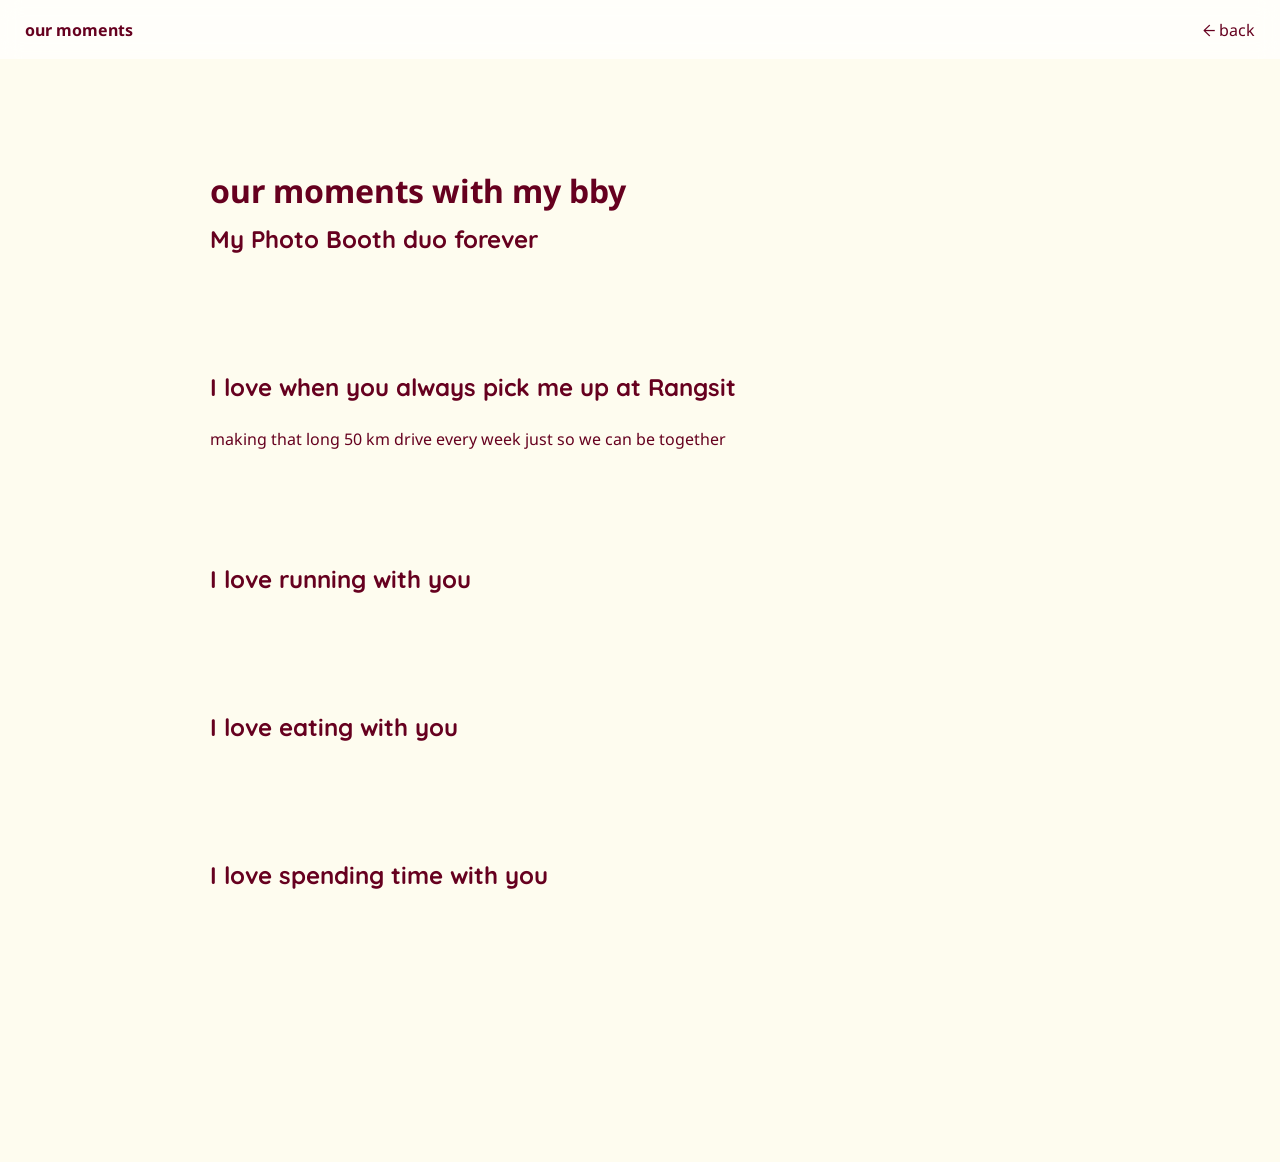
==== reason.html @ efe3869a "first commit" ====
<!DOCTYPE html>
<html lang="en">
<head>
  <meta charset="UTF-8" />
  <meta name="viewport" content="width=device-width, initial-scale=1.0" />
  <title>Our Moments</title>

  <link rel="preconnect" href="https://fonts.googleapis.com">
  <link rel="preconnect" href="https://fonts.gstatic.com" crossorigin>
  <link href="https://fonts.googleapis.com/css2?family=DM+Sans:wght@400;500;700&family=Noto+Sans+Thai+Looped:wght@300;400;700&family=Quicksand:wght@400;600;700&display=swap" rel="stylesheet">

  <link rel="stylesheet" href="style.css" />
</head>
<body class="page-detail">

  <header class="topbar fade-up">
    <div class="logo">our moments</div>
    <a href="bf.html" class="back-link">← back</a>
  </header>

  <div class="container fade-up">
    <h1>our moments with my bby</h1>

    <section class="topic">
      <h2>My Photo Booth duo forever</h2>
      <div class="scroll-gallery">
        <img src="img/booth1.jpg" alt="">
        <img src="img/booth2.jpg" alt="">
        <img src="img/booth3.jpg" alt="">
        <img src="img/booth4.jpg" alt="">
        <img src="img/booth5.jpg" alt="">
      </div>
    </section>

    <section class="topic">
      <h2>I love when you always pick me up at Rangsit</h2>
      <p>making that long 50 km drive every week just so we can be together</p>
      <div class="scroll-gallery">
        <img src="img/drive1.jpg" alt="">
        <img src="img/drive2.jpg" alt="">
        <img src="img/drive3.jpg" alt="">
        <img src="img/drive4.jpg" alt="">
        <img src="img/drive5.jpg" alt="">
      </div>
    </section>

    <section class="topic">
      <h2>I love running with you</h2>
      <div class="scroll-gallery">
        <img src="img/run1.jpg" alt="">
        <img src="img/run2.jpg" alt="">
        <img src="img/run3.jpg" alt="">
        <img src="img/run4.jpg" alt="">
        <img src="img/run5.jpg" alt="">
      </div>
    </section>

    <section class="topic">
      <h2>I love eating with you</h2>
      <div class="scroll-gallery">
        <img src="img/eat1.jpg" alt="">
        <img src="img/eat2.jpg" alt="">
        <img src="img/eat3.jpg" alt="">
        <img src="img/eat4.jpg" alt="">
        <img src="img/eat5.jpg" alt="">
      </div>
    </section>

    <section class="topic">
      <h2>I love spending time with you</h2>
      <div class="scroll-gallery">
        <img src="img/spend1.jpg" alt="">
        <img src="img/spend2.jpg" alt="">
        <img src="img/spend3.jpg" alt="">
        <img src="img/spend4.jpg" alt="">
        <img src="img/spend5.jpg" alt="">
        <img src="img/spend6.jpg" alt="">
        <img src="img/spend7.jpg" alt="">
      </div>
    </section>
  </div>

  <script src="script.js"></script>
</body>
</html>
---- style.css ----
*{margin:0;padding:0;box-sizing:border-box;}
html,body{scroll-behavior:smooth;font-family:"Noto Sans Thai Looped","DM Sans","Quicksand",sans-serif;color:#66001F;background:#FEFCEF;line-height:1.8}

/* NAV */
.topbar{position:fixed;top:0;width:100%;display:flex;justify-content:space-between;align-items:center;padding:15px 25px;background:rgba(255,255,255,0.7);backdrop-filter:blur(10px);z-index:100}
.logo{font-weight:700;}
.nav{display:flex;gap:25px;}
.nav a{color:#66001F;text-decoration:none;font-weight:500;}
.nav a:hover{text-decoration:underline;}
.menu-toggle{display:none;font-size:1.8rem;cursor:pointer;}

/* HERO */
.hero{min-height:100vh;display:flex;align-items:center;justify-content:center;text-align:center;padding:120px 20px;}
.hero h1{font-family:"Quicksand";font-size:2.3rem;margin-bottom:25px;}
.karaoke{font-size:1.1rem;}

/* SLIDESHOW */
.photo-section{text-align:center;padding:120px 20px;}
.photo-section h2{font-family:"Quicksand";font-size:1.9rem;margin-bottom:30px;}
.slideshow-container{max-width:900px;margin:auto;position:relative;}
.slide{display:none;}
.slide img{width:100%;}

/* VIDEO */
.video-section{text-align:center;padding:120px 20px;}
.video-box{width:100%;}

/* FINAL */
.final-section{text-align:center;padding:120px 20px;}
.final-message{font-size:1.2rem;margin-bottom:40px;}
.soft-btn{background:#66001F;color:#fff;padding:12px 30px;border-radius:40px;text-decoration:none;transition:.3s;}
.soft-btn:hover{background:#8a2b48;}

/* ENVELOPE POPUP */
.envelope-container{position:fixed;top:0;left:0;width:100%;height:100vh;background:#FEFCEF;display:flex;align-items:center;justify-content:center;z-index:1000;transition:opacity 1s;}
.envelope{width:300px;height:200px;position:relative;background:#66001F;cursor:pointer;}
.envelope-flap{position:absolute;top:0;left:0;width:0;height:0;border-left:150px solid transparent;border-right:150px solid transparent;border-bottom:100px solid #8A2B48;transition:.8s;}
.envelope-letter{position:absolute;bottom:0;left:0;width:100%;height:0;background:#fff;color:#66001F;overflow:hidden;display:flex;flex-direction:column;align-items:center;justify-content:center;text-align:center;padding:20px;transition:height 1s;}
.envelope.open .envelope-flap{transform:rotateX(180deg);transform-origin:top;}
.envelope.open .envelope-letter{height:100%;}
.envelope.close .envelope-flap{transform:rotateX(0);}
.envelope.close .envelope-letter{height:0;}

/* ANIMATION */
.fade-up{opacity:0;transform:translateY(30px);transition:all .5s ease-out;}
.fade-up.show{opacity:1;transform:translateY(0);}
@keyframes fadeIn{from{opacity:0;}to{opacity:1;}}

/* RESPONSIVE */
@media(max-width:768px){
  .nav{display:none;flex-direction:column;gap:10px;position:absolute;top:60px;width:100%;background:#FEFCEF;padding:15px 0;}
  .nav.show{display:flex;}
  .menu-toggle{display:block;}
  .hero h1{font-size:1.8rem;}
}
/* 100 REASONS */
.page-100 .container{max-width:900px;margin:140px auto;padding:0 20px;}
.page-100 h1{text-align:center;font-family:"Quicksand";margin-bottom:40px;}
.page-100 ol{line-height:1.9;font-size:1.05rem;}
.nav-btns{text-align:center;margin-top:30px;}
.back-link{color:#66001F;text-decoration:none;}

/* OUR MOMENTS PAGE */
.page-detail .container{max-width:900px;margin:140px auto;padding:20px;}
.topic{margin-bottom:80px;}
.topic h2{font-family:"Quicksand";margin-bottom:15px;font-size:1.5rem;}
.topic p{margin-bottom:15px;}
.scroll-gallery{display:flex;overflow-x:auto;gap:15px;scroll-snap-type:x mandatory;padding-bottom:10px;}
.scroll-gallery img{width:250px;height:auto;scroll-snap-align:start;flex-shrink:0;}
.scroll-gallery::-webkit-scrollbar{height:6px;}
.scroll-gallery::-webkit-scrollbar-thumb{background:#66001F;border-radius:3px;}
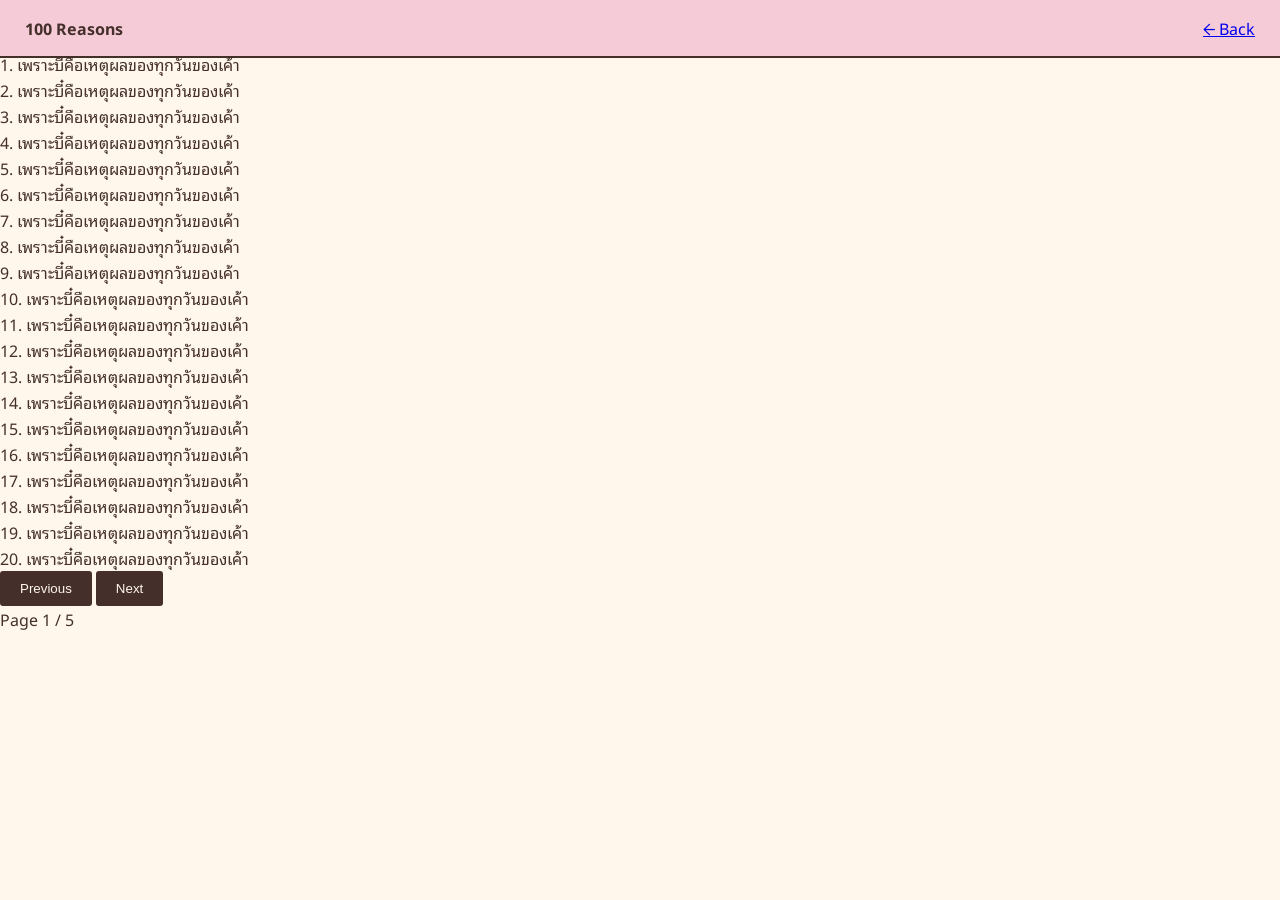
==== commit 8b5788a3: "change color" ====
--- a/reason.html
+++ b/reason.html
@@ -1,9 +1,9 @@
 <!DOCTYPE html>
-<html lang="en">
+<html lang="th">
 <head>
   <meta charset="UTF-8" />
   <meta name="viewport" content="width=device-width, initial-scale=1.0" />
-  <title>Our Moments</title>
+  <title>100 เหตุผลที่เค้ารักบี๋</title>
 
   <link rel="preconnect" href="https://fonts.googleapis.com">
   <link rel="preconnect" href="https://fonts.gstatic.com" crossorigin>
@@ -11,73 +11,22 @@
 
   <link rel="stylesheet" href="style.css" />
 </head>
-<body class="page-detail">
+<body class="page-100">
 
   <header class="topbar fade-up">
-    <div class="logo">our moments</div>
-    <a href="bf.html" class="back-link">← back</a>
+    <div class="logo">100 Reasons</div>
+    <a href="index.html" class="back-link">← Back</a>
   </header>
 
   <div class="container fade-up">
-    <h1>our moments with my bby</h1>
+    <h1>100 Reasons Why I Love You</h1>
+    <ol id="reasonList" class="fade-up"></ol>
 
-    <section class="topic">
-      <h2>My Photo Booth duo forever</h2>
-      <div class="scroll-gallery">
-        <img src="img/booth1.jpg" alt="">
-        <img src="img/booth2.jpg" alt="">
-        <img src="img/booth3.jpg" alt="">
-        <img src="img/booth4.jpg" alt="">
-        <img src="img/booth5.jpg" alt="">
-      </div>
-    </section>
-
-    <section class="topic">
-      <h2>I love when you always pick me up at Rangsit</h2>
-      <p>making that long 50 km drive every week just so we can be together</p>
-      <div class="scroll-gallery">
-        <img src="img/drive1.jpg" alt="">
-        <img src="img/drive2.jpg" alt="">
-        <img src="img/drive3.jpg" alt="">
-        <img src="img/drive4.jpg" alt="">
-        <img src="img/drive5.jpg" alt="">
-      </div>
-    </section>
-
-    <section class="topic">
-      <h2>I love running with you</h2>
-      <div class="scroll-gallery">
-        <img src="img/run1.jpg" alt="">
-        <img src="img/run2.jpg" alt="">
-        <img src="img/run3.jpg" alt="">
-        <img src="img/run4.jpg" alt="">
-        <img src="img/run5.jpg" alt="">
-      </div>
-    </section>
-
-    <section class="topic">
-      <h2>I love eating with you</h2>
-      <div class="scroll-gallery">
-        <img src="img/eat1.jpg" alt="">
-        <img src="img/eat2.jpg" alt="">
-        <img src="img/eat3.jpg" alt="">
-        <img src="img/eat4.jpg" alt="">
-        <img src="img/eat5.jpg" alt="">
-      </div>
-    </section>
-
-    <section class="topic">
-      <h2>I love spending time with you</h2>
-      <div class="scroll-gallery">
-        <img src="img/spend1.jpg" alt="">
-        <img src="img/spend2.jpg" alt="">
-        <img src="img/spend3.jpg" alt="">
-        <img src="img/spend4.jpg" alt="">
-        <img src="img/spend5.jpg" alt="">
-        <img src="img/spend6.jpg" alt="">
-        <img src="img/spend7.jpg" alt="">
-      </div>
-    </section>
+    <div class="nav-btns fade-up">
+      <button class="soft-btn" id="prevBtn">Previous</button>
+      <button class="soft-btn" id="nextBtn">Next</button>
+    </div>
+    <div class="page-info" id="pageInfo">Page 1 / 5</div>
   </div>
 
   <script src="script.js"></script>
--- a/style.css
+++ b/style.css
@@ -1,71 +1,117 @@
-*{margin:0;padding:0;box-sizing:border-box;}
-html,body{scroll-behavior:smooth;font-family:"Noto Sans Thai Looped","DM Sans","Quicksand",sans-serif;color:#66001F;background:#FEFCEF;line-height:1.8}
+* {
+  margin: 0;
+  padding: 0;
+  box-sizing: border-box;
+}
+body {
+  font-family: "Noto Sans Thai Looped", "DM Sans", "Quicksand", sans-serif;
+  background: #fff7ec;
+  color: #442f2a;
+  scroll-behavior: smooth;
+}
 
-/* NAV */
-.topbar{position:fixed;top:0;width:100%;display:flex;justify-content:space-between;align-items:center;padding:15px 25px;background:rgba(255,255,255,0.7);backdrop-filter:blur(10px);z-index:100}
-.logo{font-weight:700;}
-.nav{display:flex;gap:25px;}
-.nav a{color:#66001F;text-decoration:none;font-weight:500;}
-.nav a:hover{text-decoration:underline;}
-.menu-toggle{display:none;font-size:1.8rem;cursor:pointer;}
+/* Envelope Popup */
+.popup-overlay {
+  position: fixed;
+  inset: 0;
+  background: rgba(7,13,13,0.85);
+  display: flex;
+  align-items: center;
+  justify-content: center;
+  z-index: 999;
+}
+.envelope {
+  width: 320px;
+  height: 200px;
+  background: #f5cbd7;
+  position: relative;
+  border: 2px solid #442f2a;
+  border-radius: 4px;
+  overflow: hidden;
+}
+.flap {
+  position: absolute;
+  top: 0;
+  left: 0;
+  width: 100%;
+  height: 50%;
+  background: #442f2a;
+  transform-origin: top;
+  transition: transform 1s ease;
+}
+.letter {
+  opacity: 0;
+  transition: opacity 1s ease 1s;
+  padding: 30px;
+  text-align: center;
+}
+.envelope.open .flap {
+  transform: rotateX(180deg);
+}
+.envelope.open .letter {
+  opacity: 1;
+}
 
-/* HERO */
-.hero{min-height:100vh;display:flex;align-items:center;justify-content:center;text-align:center;padding:120px 20px;}
-.hero h1{font-family:"Quicksand";font-size:2.3rem;margin-bottom:25px;}
-.karaoke{font-size:1.1rem;}
+/* Navbar */
+.topbar {
+  display: flex;
+  justify-content: space-between;
+  align-items: center;
+  background: #f5cbd7;
+  padding: 15px 25px;
+  position: fixed;
+  width: 100%;
+  top: 0;
+  z-index: 100;
+  border-bottom: 2px solid #442f2a;
+}
+.logo {
+  font-weight: bold;
+  color: #442f2a;
+}
+.nav a {
+  margin-left: 20px;
+  text-decoration: none;
+  color: #442f2a;
+  font-weight: 500;
+}
+.soft-btn {
+  background: #442f2a;
+  color: #fff7ec;
+  padding: 10px 20px;
+  border: none;
+  border-radius: 3px;
+  cursor: pointer;
+}
+.soft-btn:hover { background: #070d0d; }
 
-/* SLIDESHOW */
-.photo-section{text-align:center;padding:120px 20px;}
-.photo-section h2{font-family:"Quicksand";font-size:1.9rem;margin-bottom:30px;}
-.slideshow-container{max-width:900px;margin:auto;position:relative;}
-.slide{display:none;}
-.slide img{width:100%;}
+/* Hero */
+.hero {
+  height: 100vh;
+  display: flex;
+  align-items: center;
+  justify-content: center;
+  text-align: center;
+}
 
-/* VIDEO */
-.video-section{text-align:center;padding:120px 20px;}
-.video-box{width:100%;}
+/* Scroll Gallery */
+.scroll-gallery {
+  display: flex;
+  overflow-x: scroll;
+  gap: 10px;
+  padding: 15px;
+}
+.scroll-gallery img {
+  height: 220px;
+  border-radius: 0;
+  object-fit: cover;
+}
 
-/* FINAL */
-.final-section{text-align:center;padding:120px 20px;}
-.final-message{font-size:1.2rem;margin-bottom:40px;}
-.soft-btn{background:#66001F;color:#fff;padding:12px 30px;border-radius:40px;text-decoration:none;transition:.3s;}
-.soft-btn:hover{background:#8a2b48;}
-
-/* ENVELOPE POPUP */
-.envelope-container{position:fixed;top:0;left:0;width:100%;height:100vh;background:#FEFCEF;display:flex;align-items:center;justify-content:center;z-index:1000;transition:opacity 1s;}
-.envelope{width:300px;height:200px;position:relative;background:#66001F;cursor:pointer;}
-.envelope-flap{position:absolute;top:0;left:0;width:0;height:0;border-left:150px solid transparent;border-right:150px solid transparent;border-bottom:100px solid #8A2B48;transition:.8s;}
-.envelope-letter{position:absolute;bottom:0;left:0;width:100%;height:0;background:#fff;color:#66001F;overflow:hidden;display:flex;flex-direction:column;align-items:center;justify-content:center;text-align:center;padding:20px;transition:height 1s;}
-.envelope.open .envelope-flap{transform:rotateX(180deg);transform-origin:top;}
-.envelope.open .envelope-letter{height:100%;}
-.envelope.close .envelope-flap{transform:rotateX(0);}
-.envelope.close .envelope-letter{height:0;}
-
-/* ANIMATION */
-.fade-up{opacity:0;transform:translateY(30px);transition:all .5s ease-out;}
-.fade-up.show{opacity:1;transform:translateY(0);}
-@keyframes fadeIn{from{opacity:0;}to{opacity:1;}}
-
-/* RESPONSIVE */
-@media(max-width:768px){
-  .nav{display:none;flex-direction:column;gap:10px;position:absolute;top:60px;width:100%;background:#FEFCEF;padding:15px 0;}
-  .nav.show{display:flex;}
-  .menu-toggle{display:block;}
-  .hero h1{font-size:1.8rem;}
-}
-/* 100 REASONS */
-.page-100 .container{max-width:900px;margin:140px auto;padding:0 20px;}
-.page-100 h1{text-align:center;font-family:"Quicksand";margin-bottom:40px;}
-.page-100 ol{line-height:1.9;font-size:1.05rem;}
-.nav-btns{text-align:center;margin-top:30px;}
-.back-link{color:#66001F;text-decoration:none;}
-
-/* OUR MOMENTS PAGE */
-.page-detail .container{max-width:900px;margin:140px auto;padding:20px;}
-.topic{margin-bottom:80px;}
-.topic h2{font-family:"Quicksand";margin-bottom:15px;font-size:1.5rem;}
-.topic p{margin-bottom:15px;}
-.scroll-gallery{display:flex;overflow-x:auto;gap:15px;scroll-snap-type:x mandatory;padding-bottom:10px;}
-.scroll-gallery img{width:250px;height:auto;scroll-snap-align:start;flex-shrink:0;}
-.scroll-gallery::-webkit-scrollbar{height:6px;}
-.scroll-gallery::-webkit-scrollbar-thumb{background:#66001F;border-radius:3px;}+/* Video */
+.video-box {
+  width: 90%;
+  display: block;
+  margin: 40px auto;
+  border: 2px solid #442f2a;
+  border-radius: 0;
+}
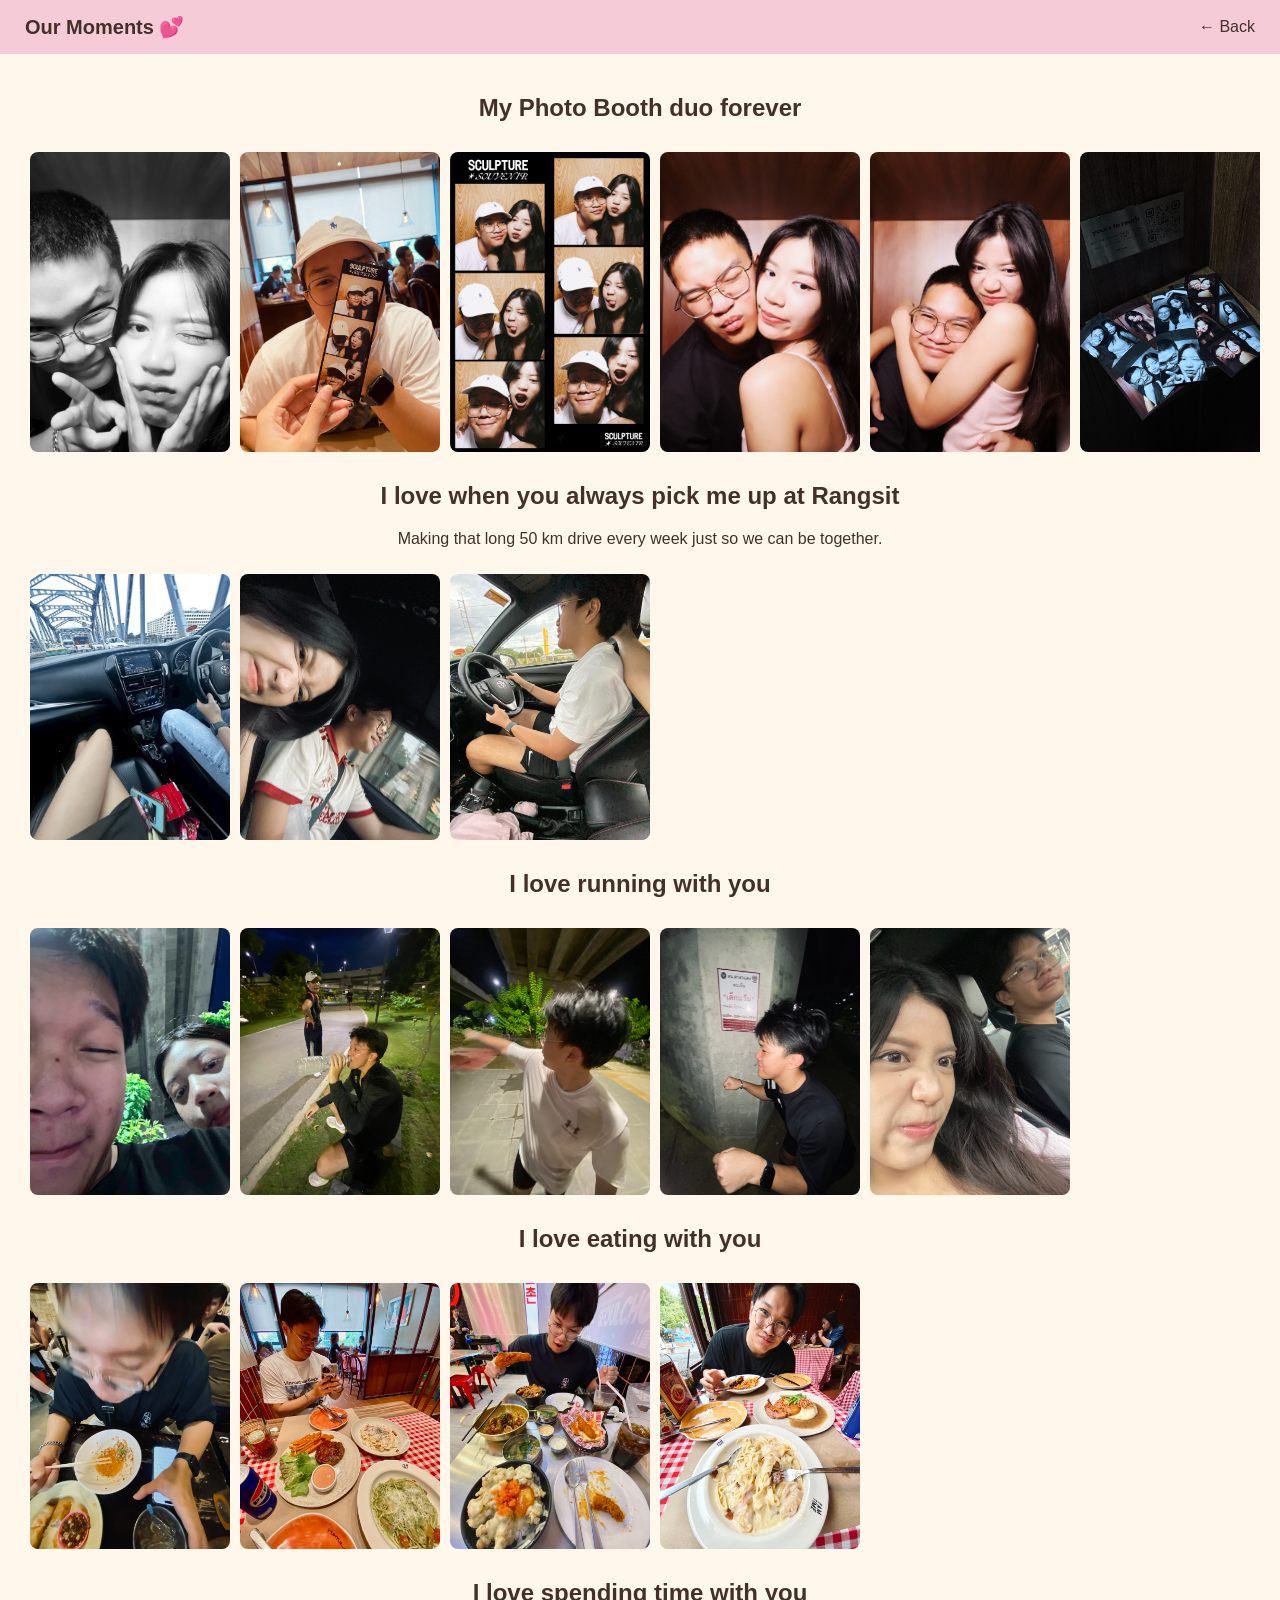
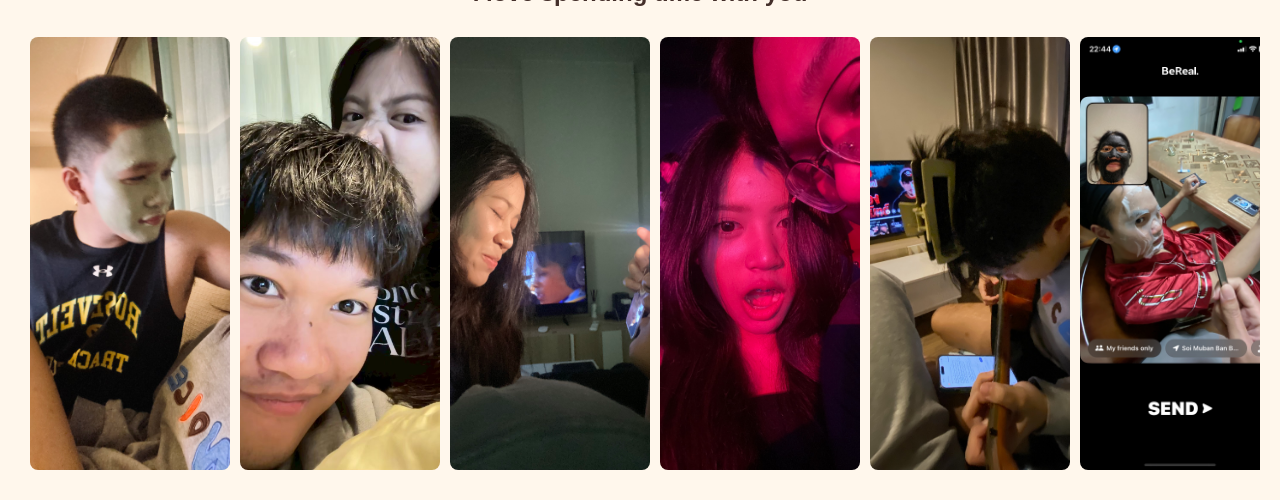
==== commit 068fbcdf: "update popup sound + photo scroll fix" ====
--- a/reason.html
+++ b/reason.html
@@ -1,33 +1,67 @@
 <!DOCTYPE html>
-<html lang="th">
+<html lang="en">
 <head>
   <meta charset="UTF-8" />
   <meta name="viewport" content="width=device-width, initial-scale=1.0" />
-  <title>100 เหตุผลที่เค้ารักบี๋</title>
-
-  <link rel="preconnect" href="https://fonts.googleapis.com">
-  <link rel="preconnect" href="https://fonts.gstatic.com" crossorigin>
-  <link href="https://fonts.googleapis.com/css2?family=DM+Sans:wght@400;500;700&family=Noto+Sans+Thai+Looped:wght@300;400;700&family=Quicksand:wght@400;600;700&display=swap" rel="stylesheet">
-
+  <title>Our Moments</title>
   <link rel="stylesheet" href="style.css" />
 </head>
-<body class="page-100">
+<body class="section-cream">
 
-  <header class="topbar fade-up">
-    <div class="logo">100 Reasons</div>
+  <header class="topbar">
+    <div class="logo">Our Moments 💕</div>
     <a href="index.html" class="back-link">← Back</a>
   </header>
 
-  <div class="container fade-up">
-    <h1>100 Reasons Why I Love You</h1>
-    <ol id="reasonList" class="fade-up"></ol>
+  <main class="container fade-up">
 
-    <div class="nav-btns fade-up">
-      <button class="soft-btn" id="prevBtn">Previous</button>
-      <button class="soft-btn" id="nextBtn">Next</button>
+    <h2>My Photo Booth duo forever</h2>
+    <div class="photo-scroll">
+      <img src="imgphotobooth/IMG_4341.JPG">
+      <img src="imgphotobooth/IMG_7064.jpg">
+      <img src="imgphotobooth/IMG_7250.JPG">
+      <img src="imgphotobooth/IMG_8244.JPG">
+      <img src="imgphotobooth/IMG_8245.JPG">
+      <img src="imgphotobooth/IMG_8281.JPG">
     </div>
-    <div class="page-info" id="pageInfo">Page 1 / 5</div>
-  </div>
+
+    <h2>I love when you always pick me up at Rangsit</h2>
+    <p>Making that long 50 km drive every week just so we can be together.</p>
+    <div class="photo-scroll">
+      <img src="drive/IMG_4378.JPG">
+      <img src="drive/IMG_8540.JPG">
+      <img src="drive/IMG_9199.jpg">
+    </div>
+
+    <h2>I love running with you</h2>
+    <div class="photo-scroll">
+      <img src="running/IMG_4379.JPG">
+      <img src="running/IMG_6158.JPG">
+      <img src="running/IMG_6927.JPG">
+      <img src="running/IMG_6998.JPG">
+      <img src="running/IMG_9044.JPG">
+    </div>
+
+    <h2>I love eating with you</h2>
+    <div class="photo-scroll">
+      <img src="eating/IMG_6236.JPG">
+      <img src="eating/IMG_7112.JPG">
+      <img src="eating/IMG_7810.JPG">
+      <img src="eating/IMG_8443.jpg">
+    </div>
+
+    <h2>I love spending time with you</h2>
+    <div class="photo-scroll">
+      <img src="spendtime/IMG_2416.jpg">
+      <img src="spendtime/IMG_4383.JPG">
+      <img src="spendtime/IMG_6322.jpg">
+      <img src="spendtime/IMG_6597.JPG">
+      <img src="spendtime/IMG_6767.JPG">
+      <img src="spendtime/IMG_7850.JPG">
+      <img src="spendtime/IMG_8501.jpg">
+    </div>
+
+  </main>
 
   <script src="script.js"></script>
 </body>
--- a/style.css
+++ b/style.css
@@ -1,117 +1,112 @@
-* {
+body {
+  font-family: 'DM Sans', sans-serif;
+  background-color: #fff7ec;
+  color: #442f2a;
   margin: 0;
   padding: 0;
-  box-sizing: border-box;
-}
-body {
-  font-family: "Noto Sans Thai Looped", "DM Sans", "Quicksand", sans-serif;
-  background: #fff7ec;
-  color: #442f2a;
-  scroll-behavior: smooth;
 }
 
-/* Envelope Popup */
-.popup-overlay {
-  position: fixed;
-  inset: 0;
-  background: rgba(7,13,13,0.85);
-  display: flex;
-  align-items: center;
-  justify-content: center;
-  z-index: 999;
-}
-.envelope {
-  width: 320px;
-  height: 200px;
-  background: #f5cbd7;
-  position: relative;
-  border: 2px solid #442f2a;
-  border-radius: 4px;
-  overflow: hidden;
-}
-.flap {
-  position: absolute;
-  top: 0;
-  left: 0;
-  width: 100%;
-  height: 50%;
-  background: #442f2a;
-  transform-origin: top;
-  transition: transform 1s ease;
-}
-.letter {
-  opacity: 0;
-  transition: opacity 1s ease 1s;
-  padding: 30px;
-  text-align: center;
-}
-.envelope.open .flap {
-  transform: rotateX(180deg);
-}
-.envelope.open .letter {
-  opacity: 1;
+h1, h2 {
+  color: #442f2a;
 }
 
-/* Navbar */
+a {
+  color: #442f2a;
+  text-decoration: none;
+}
+
 .topbar {
   display: flex;
   justify-content: space-between;
   align-items: center;
-  background: #f5cbd7;
   padding: 15px 25px;
-  position: fixed;
-  width: 100%;
-  top: 0;
-  z-index: 100;
-  border-bottom: 2px solid #442f2a;
+  background-color: #f5cbd7;
 }
+
 .logo {
-  font-weight: bold;
-  color: #442f2a;
+  font-weight: 700;
+  font-size: 20px;
 }
-.nav a {
-  margin-left: 20px;
-  text-decoration: none;
-  color: #442f2a;
-  font-weight: 500;
-}
-.soft-btn {
-  background: #442f2a;
-  color: #fff7ec;
-  padding: 10px 20px;
-  border: none;
-  border-radius: 3px;
-  cursor: pointer;
-}
-.soft-btn:hover { background: #070d0d; }
 
-/* Hero */
-.hero {
-  height: 100vh;
-  display: flex;
-  align-items: center;
-  justify-content: center;
+.container {
+  padding: 20px;
   text-align: center;
 }
 
-/* Scroll Gallery */
-.scroll-gallery {
+.open-popup {
+  background-color: #442f2a;
+  color: #fff7ec;
+  border: none;
+  padding: 10px 20px;
+  border-radius: 8px;
+  cursor: pointer;
+}
+
+.open-popup:hover {
+  background-color: #070d0d;
+}
+
+.photo-scroll {
   display: flex;
-  overflow-x: scroll;
+  overflow-x: auto;
   gap: 10px;
-  padding: 15px;
+  padding: 10px;
+  scroll-behavior: smooth;
 }
-.scroll-gallery img {
-  height: 220px;
-  border-radius: 0;
+
+.photo-scroll img {
+  width: 200px;
+  height: auto;
+  flex-shrink: 0;
+  border-radius: 8px;
   object-fit: cover;
 }
 
-/* Video */
-.video-box {
+.popup-overlay {
+  position: fixed;
+  inset: 0;
+  background: rgba(0,0,0,0.6);
+  display: none;
+  z-index: 98;
+}
+
+.popup {
+  position: fixed;
+  top: 50%;
+  left: 50%;
+  transform: translate(-50%, -50%);
+  background: #fff7ec;
+  border: 3px solid #442f2a;
+  padding: 30px;
+  border-radius: 10px;
   width: 90%;
+  max-width: 400px;
+  text-align: center;
+  z-index: 99;
+  display: none;
+}
+
+.popup.active,
+.popup-overlay.active {
   display: block;
-  margin: 40px auto;
-  border: 2px solid #442f2a;
-  border-radius: 0;
+}
+
+.close-popup {
+  position: absolute;
+  top: 10px;
+  right: 15px;
+  font-size: 22px;
+  color: #442f2a;
+  background: none;
+  border: none;
+  cursor: pointer;
+}
+
+.next-btn {
+  display: inline-block;
+  margin-top: 20px;
+  background: #442f2a;
+  color: #fff7ec;
+  padding: 10px 15px;
+  border-radius: 8px;
 }
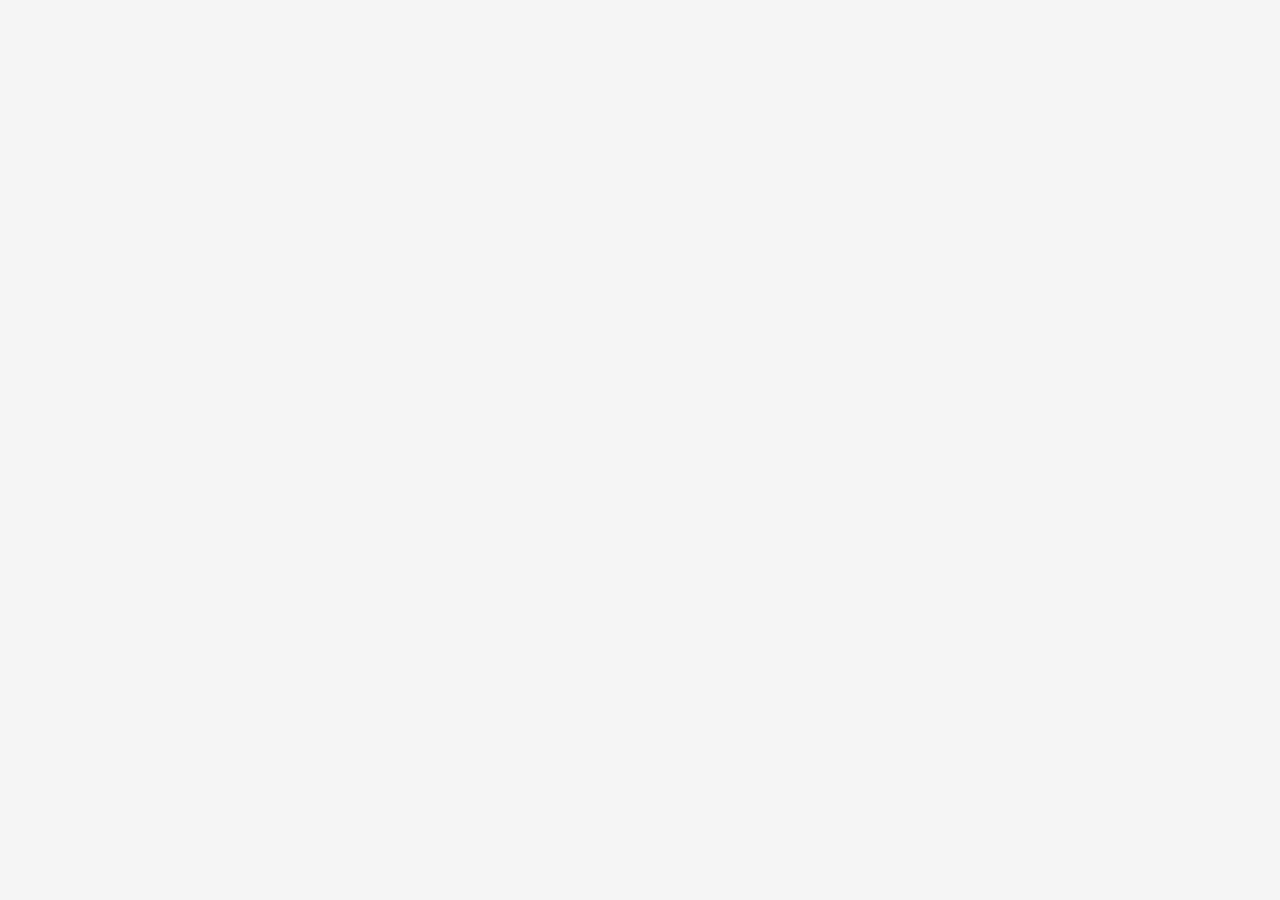
==== commit 78dc26b2: "fix reason list" ====
--- a/reason.html
+++ b/reason.html
@@ -1,68 +1,35 @@
 <!DOCTYPE html>
-<html lang="en">
+<html lang="th">
 <head>
   <meta charset="UTF-8" />
   <meta name="viewport" content="width=device-width, initial-scale=1.0" />
-  <title>Our Moments</title>
+  <title>100 เหตุผลที่เค้ารักบี๋</title>
+
+  <!-- Fonts -->
+  <link rel="preconnect" href="https://fonts.googleapis.com">
+  <link rel="preconnect" href="https://fonts.gstatic.com" crossorigin>
+  <link href="https://fonts.googleapis.com/css2?family=DM+Sans:wght@400;500;700&family=Noto+Sans+Thai+Looped:wght@300;400;700&family=Quicksand:wght@400;600;700&display=swap" rel="stylesheet">
+
   <link rel="stylesheet" href="style.css" />
 </head>
-<body class="section-cream">
+<body class="page-100">
 
-  <header class="topbar">
-    <div class="logo">Our Moments 💕</div>
+  <header class="topbar fade-up">
+    <div class="logo">100 Reasons</div>
     <a href="index.html" class="back-link">← Back</a>
   </header>
 
-  <main class="container fade-up">
+  <div class="container fade-up">
+    <h1>100 Reasons Why I Love You</h1>
+    <ol id="reasonList"></ol>
 
-    <h2>My Photo Booth duo forever</h2>
-    <div class="photo-scroll">
-      <img src="imgphotobooth/IMG_4341.JPG">
-      <img src="imgphotobooth/IMG_7064.jpg">
-      <img src="imgphotobooth/IMG_7250.JPG">
-      <img src="imgphotobooth/IMG_8244.JPG">
-      <img src="imgphotobooth/IMG_8245.JPG">
-      <img src="imgphotobooth/IMG_8281.JPG">
+    <div class="nav-btns fade-up">
+      <button class="soft-btn" id="prevBtn">Previous</button>
+      <button class="soft-btn" id="nextBtn">Next</button>
     </div>
+    <div class="page-info" id="pageInfo">Page 1 / 5</div>
+  </div>
 
-    <h2>I love when you always pick me up at Rangsit</h2>
-    <p>Making that long 50 km drive every week just so we can be together.</p>
-    <div class="photo-scroll">
-      <img src="drive/IMG_4378.JPG">
-      <img src="drive/IMG_8540.JPG">
-      <img src="drive/IMG_9199.jpg">
-    </div>
-
-    <h2>I love running with you</h2>
-    <div class="photo-scroll">
-      <img src="running/IMG_4379.JPG">
-      <img src="running/IMG_6158.JPG">
-      <img src="running/IMG_6927.JPG">
-      <img src="running/IMG_6998.JPG">
-      <img src="running/IMG_9044.JPG">
-    </div>
-
-    <h2>I love eating with you</h2>
-    <div class="photo-scroll">
-      <img src="eating/IMG_6236.JPG">
-      <img src="eating/IMG_7112.JPG">
-      <img src="eating/IMG_7810.JPG">
-      <img src="eating/IMG_8443.jpg">
-    </div>
-
-    <h2>I love spending time with you</h2>
-    <div class="photo-scroll">
-      <img src="spendtime/IMG_2416.jpg">
-      <img src="spendtime/IMG_4383.JPG">
-      <img src="spendtime/IMG_6322.jpg">
-      <img src="spendtime/IMG_6597.JPG">
-      <img src="spendtime/IMG_6767.JPG">
-      <img src="spendtime/IMG_7850.JPG">
-      <img src="spendtime/IMG_8501.jpg">
-    </div>
-
-  </main>
-
-  <script src="script.js"></script>
+  <script src="script.js" defer></script>
 </body>
 </html>
--- a/style.css
+++ b/style.css
@@ -1,112 +1,135 @@
 body {
-  font-family: 'DM Sans', sans-serif;
-  background-color: #fff7ec;
+  font-family: "Fahkwang", "Gruppo", sans-serif;
+  background-color: whitesmoke;
   color: #442f2a;
   margin: 0;
-  padding: 0;
+  scroll-behavior: smooth;
 }
 
-h1, h2 {
-  color: #442f2a;
-}
-
-a {
-  color: #442f2a;
-  text-decoration: none;
-}
-
-.topbar {
+/* Navbar */
+.navbar {
+  position: fixed;
+  top: 0;
+  width: 100%;
+  background-color: #f5cbd7;
   display: flex;
   justify-content: space-between;
   align-items: center;
-  padding: 15px 25px;
-  background-color: #f5cbd7;
+  padding: 10px 20px;
+  font-family: "Unbounded", sans-serif;
+  z-index: 1000;
+}
+.nav-links a {
+  text-decoration: none;
+  color: #442f2a;
+  margin: 0 10px;
+  font-weight: 500;
+}
+.nav-links a:hover { text-decoration: underline; }
+
+/* Popup */
+.popup {
+  position: fixed;
+  top: 0; left: 0; right: 0; bottom: 0;
+  background-color: rgba(7, 13, 13, 0.8);
+  display: flex;
+  justify-content: center;
+  align-items: center;
+  z-index: 2000;
+}
+.popup-content {
+  background-color: #fff7ec;
+  border: 3px solid #442f2a;
+  border-radius: 10px;
+  padding: 30px;
+  text-align: center;
+  width: 85%;
+  max-width: 400px;
+}
+.hidden { display: none; }
+
+.fade-out {
+  animation: fadeOut 0.8s forwards ease-out;
+}
+@keyframes fadeOut {
+  from { opacity: 1; }
+  to { opacity: 0; visibility: hidden; }
 }
 
-.logo {
-  font-weight: 700;
-  font-size: 20px;
+/* Soft Button */
+.soft-btn {
+  background-color: #f5cbd7;
+  border: none;
+  padding: 10px 18px;
+  border-radius: 6px;
+  cursor: pointer;
+  font-family: "Fahkwang", sans-serif;
+  font-weight: 600;
+  color: #442f2a;
+  transition: 0.2s ease;
 }
+.soft-btn:hover { opacity: 0.8; }
 
-.container {
-  padding: 20px;
-  text-align: center;
-}
+/* Sections */
+section { padding: 100px 20px; text-align: center; }
+.section-blush { background-color: #f5cbd7; }
+.section-cream { background-color: whitesmoke; }
 
-.open-popup {
-  background-color: #442f2a;
-  color: #fff7ec;
-  border: none;
-  padding: 10px 20px;
-  border-radius: 8px;
-  cursor: pointer;
-}
-
-.open-popup:hover {
-  background-color: #070d0d;
-}
-
-.photo-scroll {
+/* Gallery */
+.gallery {
   display: flex;
   overflow-x: auto;
   gap: 10px;
-  padding: 10px;
-  scroll-behavior: smooth;
+  padding-bottom: 10px;
+}
+.gallery img {
+  width: 225px;
+  height: 300px;
+  object-fit: cover;
+  border-radius: 0;
+  border: 2px solid #442f2a;
 }
 
-.photo-scroll img {
-  width: 200px;
-  height: auto;
-  flex-shrink: 0;
-  border-radius: 8px;
-  object-fit: cover;
+/* Video */
+video {
+  width: 70%;
+  border: 2px solid #442f2a;
+  border-radius: 0;
 }
 
-.popup-overlay {
-  position: fixed;
-  inset: 0;
-  background: rgba(0,0,0,0.6);
-  display: none;
-  z-index: 98;
+/* 100 Reasons */
+#reasonList {
+  list-style: decimal inside;
+  text-align: left;
+  max-width: 600px;
+  margin: 30px auto;
+  line-height: 1.8;
+  font-family: "Fahkwang", sans-serif;
+}
+.nav-btns {
+  display: flex;
+  justify-content: center;
+  gap: 20px;
+  margin-top: 15px;
+}
+.page-info {
+  margin-top: 10px;
+  font-family: "Gruppo", sans-serif;
 }
 
-.popup {
-  position: fixed;
-  top: 50%;
-  left: 50%;
-  transform: translate(-50%, -50%);
-  background: #fff7ec;
-  border: 3px solid #442f2a;
+/* Footer */
+footer {
+  text-align: center;
   padding: 30px;
-  border-radius: 10px;
-  width: 90%;
-  max-width: 400px;
-  text-align: center;
-  z-index: 99;
-  display: none;
+  background-color: #442f2a;
+  color: white;
+  font-family: "Gruppo", sans-serif;
 }
 
-.popup.active,
-.popup-overlay.active {
-  display: block;
-}
+/* Animation */
+.fade-up { opacity: 0; transform: translateY(30px); transition: all 0.5s ease; }
+.fade-up.show { opacity: 1; transform: translateY(0); }
 
-.close-popup {
-  position: absolute;
-  top: 10px;
-  right: 15px;
-  font-size: 22px;
-  color: #442f2a;
-  background: none;
-  border: none;
-  cursor: pointer;
-}
-
-.next-btn {
-  display: inline-block;
-  margin-top: 20px;
-  background: #442f2a;
-  color: #fff7ec;
-  padding: 10px 15px;
-  border-radius: 8px;
+@media (max-width: 768px) {
+  .gallery img { width: 165px; height: 220px; }
 }
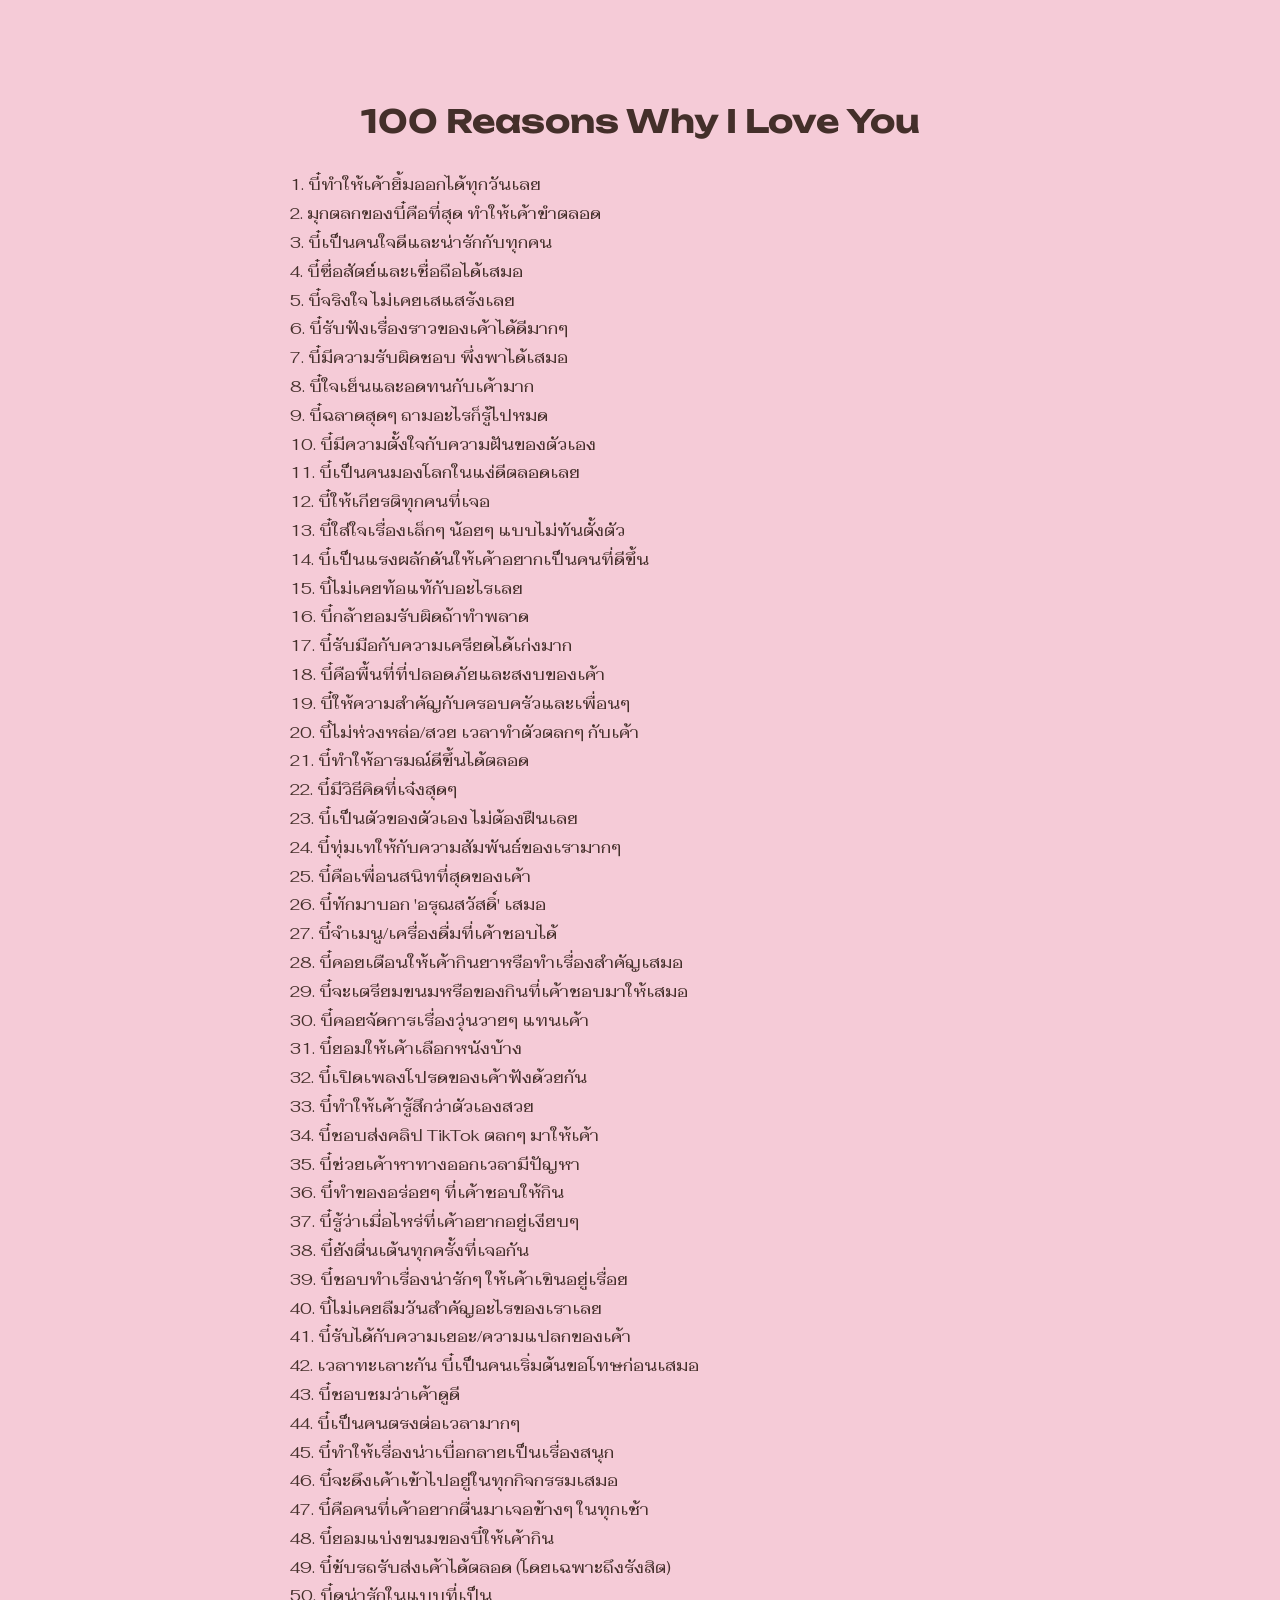
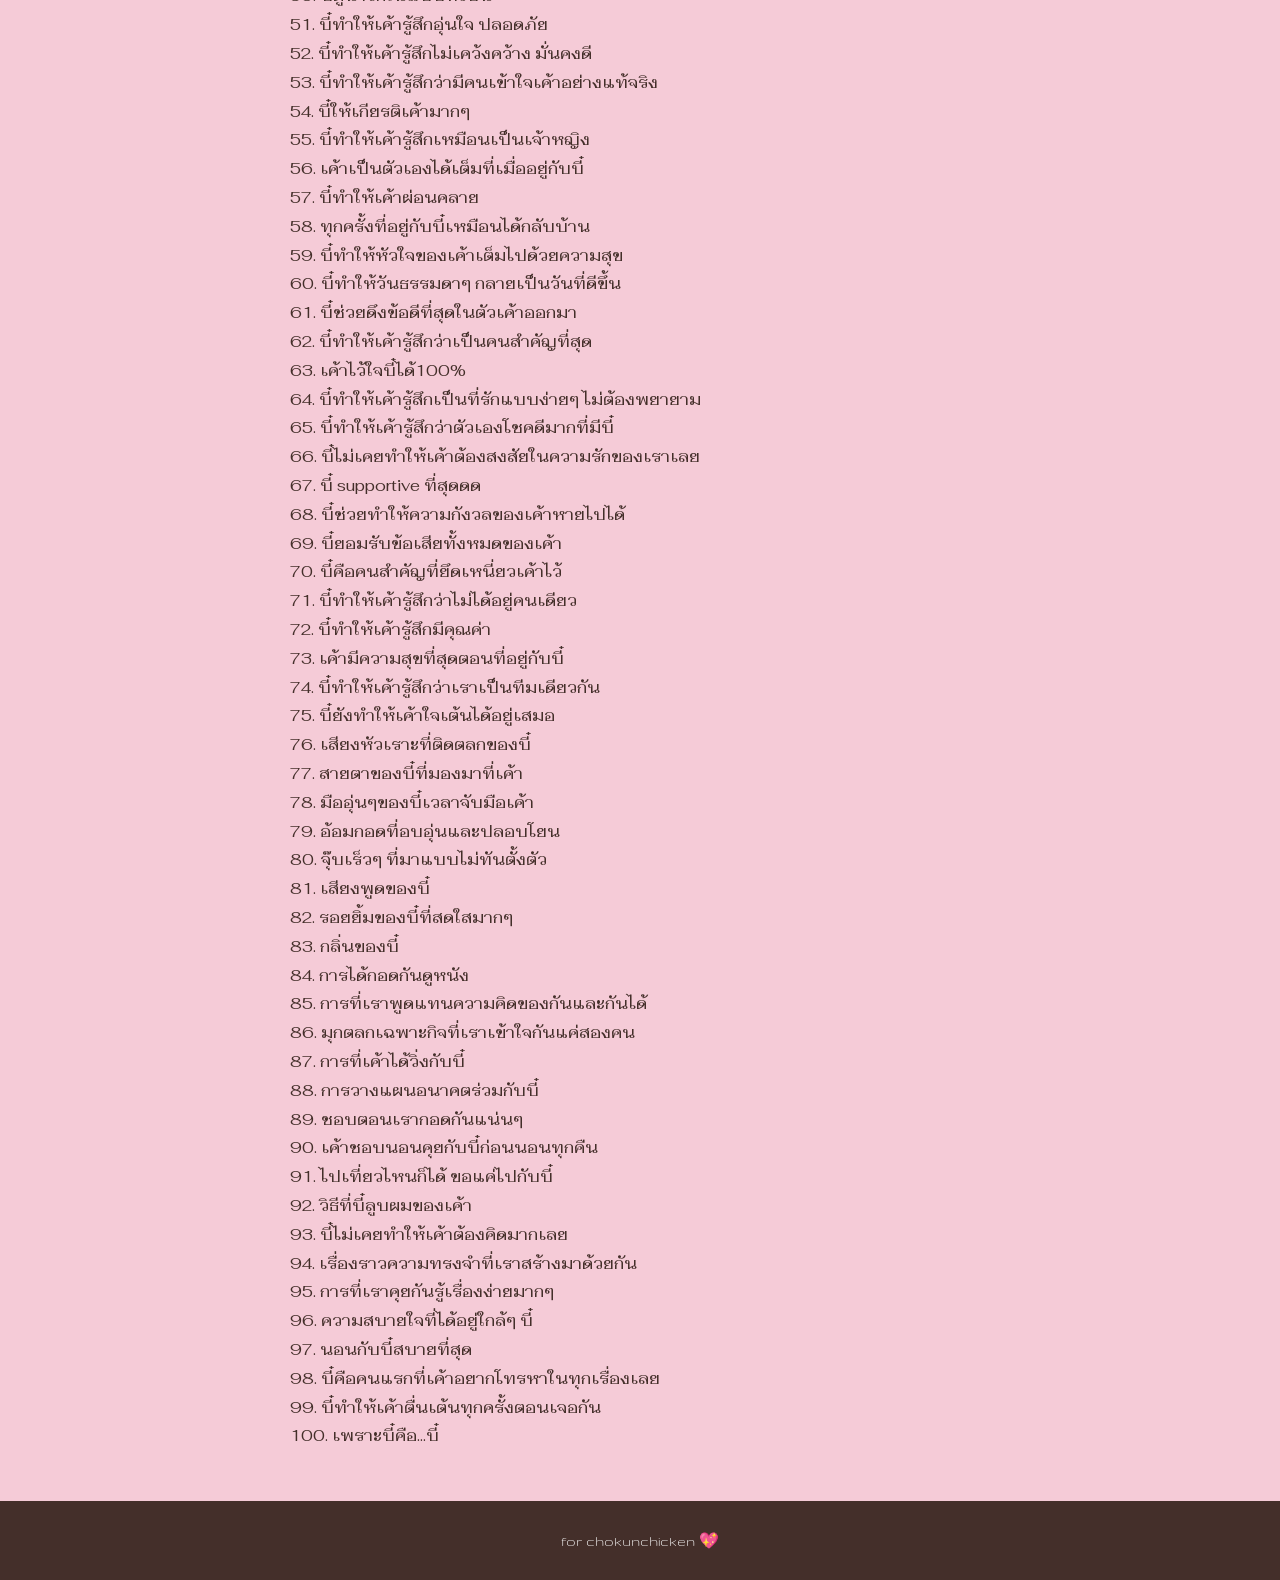
==== commit 38831898: "version3" ====
--- a/reason.html
+++ b/reason.html
@@ -5,31 +5,149 @@
   <meta name="viewport" content="width=device-width, initial-scale=1.0" />
   <title>100 เหตุผลที่เค้ารักบี๋</title>
 
-  <!-- Fonts -->
   <link rel="preconnect" href="https://fonts.googleapis.com">
   <link rel="preconnect" href="https://fonts.gstatic.com" crossorigin>
-  <link href="https://fonts.googleapis.com/css2?family=DM+Sans:wght@400;500;700&family=Noto+Sans+Thai+Looped:wght@300;400;700&family=Quicksand:wght@400;600;700&display=swap" rel="stylesheet">
+  <link href="https://fonts.googleapis.com/css2?family=Unbounded:wght@400;700&family=Gruppo&family=Fahkwang:wght@300;500;700&display=swap" rel="stylesheet">
 
   <link rel="stylesheet" href="style.css" />
+  <style>
+    body {
+      font-family: "Fahkwang", sans-serif;
+      background-color: #f5cbd7;
+      color: #442f2a;
+      margin: 0;
+      text-align: center;
+      padding-top: 80px;
+    }
+    h1 {
+      font-family: "Unbounded", sans-serif;
+      font-size: 2rem;
+      margin-bottom: 30px;
+    }
+    ol {
+      list-style-position: inside;
+      max-width: 700px;
+      margin: auto;
+      padding: 0 20px;
+      text-align: left;
+      line-height: 1.8;
+    }
+    footer {
+      text-align: center;
+      padding: 30px;
+      background-color: #442f2a;
+      color: white;
+      font-family: "Gruppo", sans-serif;
+      margin-top: 50px;
+    }
+  </style>
 </head>
-<body class="page-100">
+<body>
+  <h1>100 Reasons Why I Love You</h1>
 
-  <header class="topbar fade-up">
-    <div class="logo">100 Reasons</div>
-    <a href="index.html" class="back-link">← Back</a>
-  </header>
+  <ol>
+    <li>บี๋ทำให้เค้ายิ้มออกได้ทุกวันเลย</li>
+    <li>มุกตลกของบี๋คือที่สุด ทำให้เค้าขำตลอด</li>
+    <li>บี๋เป็นคนใจดีและน่ารักกับทุกคน</li>
+    <li>บี๋ซื่อสัตย์และเชื่อถือได้เสมอ</li>
+    <li>บี๋จริงใจ ไม่เคยเสแสร้งเลย</li>
+    <li>บี๋รับฟังเรื่องราวของเค้าได้ดีมากๆ</li>
+    <li>บี๋มีความรับผิดชอบ พึ่งพาได้เสมอ</li>
+    <li>บี๋ใจเย็นและอดทนกับเค้ามาก</li>
+    <li>บี๋ฉลาดสุดๆ ถามอะไรก็รู้ไปหมด</li>
+    <li>บี๋มีความตั้งใจกับความฝันของตัวเอง</li>
+    <li>บี๋เป็นคนมองโลกในแง่ดีตลอดเลย</li>
+    <li>บี๋ให้เกียรติทุกคนที่เจอ</li>
+    <li>บี๋ใส่ใจเรื่องเล็กๆ น้อยๆ แบบไม่ทันตั้งตัว</li>
+    <li>บี๋เป็นแรงผลักดันให้เค้าอยากเป็นคนที่ดีขึ้น</li>
+    <li>บี๋ไม่เคยท้อแท้กับอะไรเลย</li>
+    <li>บี๋กล้ายอมรับผิดถ้าทำพลาด</li>
+    <li>บี๋รับมือกับความเครียดได้เก่งมาก</li>
+    <li>บี๋คือพื้นที่ที่ปลอดภัยและสงบของเค้า</li>
+    <li>บี๋ให้ความสำคัญกับครอบครัวและเพื่อนๆ</li>
+    <li>บี๋ไม่ห่วงหล่อ/สวย เวลาทำตัวตลกๆ กับเค้า</li>
+    <li>บี๋ทำให้อารมณ์ดีขึ้นได้ตลอด</li>
+    <li>บี๋มีวิธีคิดที่เจ๋งสุดๆ</li>
+    <li>บี๋เป็นตัวของตัวเอง ไม่ต้องฝืนเลย</li>
+    <li>บี๋ทุ่มเทให้กับความสัมพันธ์ของเรามากๆ</li>
+    <li>บี๋คือเพื่อนสนิทที่สุดของเค้า</li>
+    <li>บี๋ทักมาบอก 'อรุณสวัสดิ์' เสมอ</li>
+    <li>บี๋จำเมนู/เครื่องดื่มที่เค้าชอบได้</li>
+    <li>บี๋คอยเตือนให้เค้ากินยาหรือทำเรื่องสำคัญเสมอ</li>
+    <li>บี๋จะเตรียมขนมหรือของกินที่เค้าชอบมาให้เสมอ</li>
+    <li>บี๋คอยจัดการเรื่องวุ่นวายๆ แทนเค้า</li>
+    <li>บี๋ยอมให้เค้าเลือกหนังบ้าง</li>
+    <li>บี๋เปิดเพลงโปรดของเค้าฟังด้วยกัน</li>
+    <li>บี๋ทำให้เค้ารู้สึกว่าตัวเองสวย</li>
+    <li>บี๋ชอบส่งคลิป TikTok ตลกๆ มาให้เค้า</li>
+    <li>บี๋ช่วยเค้าหาทางออกเวลามีปัญหา</li>
+    <li>บี๋ทำของอร่อยๆ ที่เค้าชอบให้กิน</li>
+    <li>บี๋รู้ว่าเมื่อไหร่ที่เค้าอยากอยู่เงียบๆ</li>
+    <li>บี๋ยังตื่นเต้นทุกครั้งที่เจอกัน</li>
+    <li>บี๋ชอบทำเรื่องน่ารักๆ ให้เค้าเขินอยู่เรื่อย</li>
+    <li>บี๋ไม่เคยลืมวันสำคัญอะไรของเราเลย</li>
+    <li>บี๋รับได้กับความเยอะ/ความแปลกของเค้า</li>
+    <li>เวลาทะเลาะกัน บี๋เป็นคนเริ่มต้นขอโทษก่อนเสมอ</li>
+    <li>บี๋ชอบชมว่าเค้าดูดี</li>
+    <li>บี๋เป็นคนตรงต่อเวลามากๆ</li>
+    <li>บี๋ทำให้เรื่องน่าเบื่อกลายเป็นเรื่องสนุก</li>
+    <li>บี๋จะดึงเค้าเข้าไปอยู่ในทุกกิจกรรมเสมอ</li>
+    <li>บี๋คือคนที่เค้าอยากตื่นมาเจอข้างๆ ในทุกเช้า</li>
+    <li>บี๋ยอมแบ่งขนมของบี๋ให้เค้ากิน</li>
+    <li>บี๋ขับรถรับส่งเค้าได้ตลอด (โดยเฉพาะถึงรังสิต)</li>
+    <li>บี๋ดูน่ารักในแบบที่เป็น</li>
+    <li>บี๋ทำให้เค้ารู้สึกอุ่นใจ ปลอดภัย</li>
+    <li>บี๋ทำให้เค้ารู้สึกไม่เคว้งคว้าง มั่นคงดี</li>
+    <li>บี๋ทำให้เค้ารู้สึกว่ามีคนเข้าใจเค้าอย่างแท้จริง</li>
+    <li>บี๋ให้เกียรติเค้ามากๆ</li>
+    <li>บี๋ทำให้เค้ารู้สึกเหมือนเป็นเจ้าหญิง</li>
+    <li>เค้าเป็นตัวเองได้เต็มที่เมื่ออยู่กับบี๋</li>
+    <li>บี๋ทำให้เค้าผ่อนคลาย</li>
+    <li>ทุกครั้งที่อยู่กับบี๋เหมือนได้กลับบ้าน</li>
+    <li>บี๋ทำให้หัวใจของเค้าเต็มไปด้วยความสุข</li>
+    <li>บี๋ทำให้วันธรรมดาๆ กลายเป็นวันที่ดีขึ้น</li>
+    <li>บี๋ช่วยดึงข้อดีที่สุดในตัวเค้าออกมา</li>
+    <li>บี๋ทำให้เค้ารู้สึกว่าเป็นคนสำคัญที่สุด</li>
+    <li>เค้าไว้ใจบี๋ได้100%</li>
+    <li>บี๋ทำให้เค้ารู้สึกเป็นที่รักแบบง่ายๆ ไม่ต้องพยายาม</li>
+    <li>บี๋ทำให้เค้ารู้สึกว่าตัวเองโชคดีมากที่มีบี๋</li>
+    <li>บี๋ไม่เคยทำให้เค้าต้องสงสัยในความรักของเราเลย</li>
+    <li>บี๋ supportive ที่สุดดด</li>
+    <li>บี๋ช่วยทำให้ความกังวลของเค้าหายไปได้</li>
+    <li>บี๋ยอมรับข้อเสียทั้งหมดของเค้า</li>
+    <li>บี๋คือคนสำคัญที่ยึดเหนี่ยวเค้าไว้</li>
+    <li>บี๋ทำให้เค้ารู้สึกว่าไม่ได้อยู่คนเดียว</li>
+    <li>บี๋ทำให้เค้ารู้สึกมีคุณค่า</li>
+    <li>เค้ามีความสุขที่สุดตอนที่อยู่กับบี๋</li>
+    <li>บี๋ทำให้เค้ารู้สึกว่าเราเป็นทีมเดียวกัน</li>
+    <li>บี๋ยังทำให้เค้าใจเต้นได้อยู่เสมอ</li>
+    <li>เสียงหัวเราะที่ติดตลกของบี๋</li>
+    <li>สายตาของบี๋ที่มองมาที่เค้า</li>
+    <li>มืออุ่นๆของบี๋เวลาจับมือเค้า</li>
+    <li>อ้อมกอดที่อบอุ่นและปลอบโยน</li>
+    <li>จุ๊บเร็วๆ ที่มาแบบไม่ทันตั้งตัว</li>
+    <li>เสียงพูดของบี๋</li>
+    <li>รอยยิ้มของบี๋ที่สดใสมากๆ</li>
+    <li>กลิ่นของบี๋</li>
+    <li>การได้กอดกันดูหนัง</li>
+    <li>การที่เราพูดแทนความคิดของกันและกันได้</li>
+    <li>มุกตลกเฉพาะกิจที่เราเข้าใจกันแค่สองคน</li>
+    <li>การที่เค้าได้วิ่งกับบี๋</li>
+    <li>การวางแผนอนาคตร่วมกับบี๋</li>
+    <li>ชอบตอนเรากอดกันแน่นๆ</li>
+    <li>เค้าชอบนอนคุยกับบี๋ก่อนนอนทุกคืน</li>
+    <li>ไปเที่ยวไหนก็ได้ ขอแค่ไปกับบี๋</li>
+    <li>วิธีที่บี๋ลูบผมของเค้า</li>
+    <li>บี๋ไม่เคยทำให้เค้าต้องคิดมากเลย</li>
+    <li>เรื่องราวความทรงจำที่เราสร้างมาด้วยกัน</li>
+    <li>การที่เราคุยกันรู้เรื่องง่ายมากๆ</li>
+    <li>ความสบายใจที่ได้อยู่ใกล้ๆ บี๋</li>
+    <li>นอนกับบี๋สบายที่สุด</li>
+    <li>บี๋คือคนแรกที่เค้าอยากโทรหาในทุกเรื่องเลย</li>
+    <li>บี๋ทำให้เค้าตื่นเต้นทุกครั้งตอนเจอกัน</li>
+    <li>เพราะบี๋คือ...บี๋</li>
+  </ol>
 
-  <div class="container fade-up">
-    <h1>100 Reasons Why I Love You</h1>
-    <ol id="reasonList"></ol>
-
-    <div class="nav-btns fade-up">
-      <button class="soft-btn" id="prevBtn">Previous</button>
-      <button class="soft-btn" id="nextBtn">Next</button>
-    </div>
-    <div class="page-info" id="pageInfo">Page 1 / 5</div>
-  </div>
-
-  <script src="script.js" defer></script>
+  <footer>for chokunchicken 💖</footer>
 </body>
 </html>
